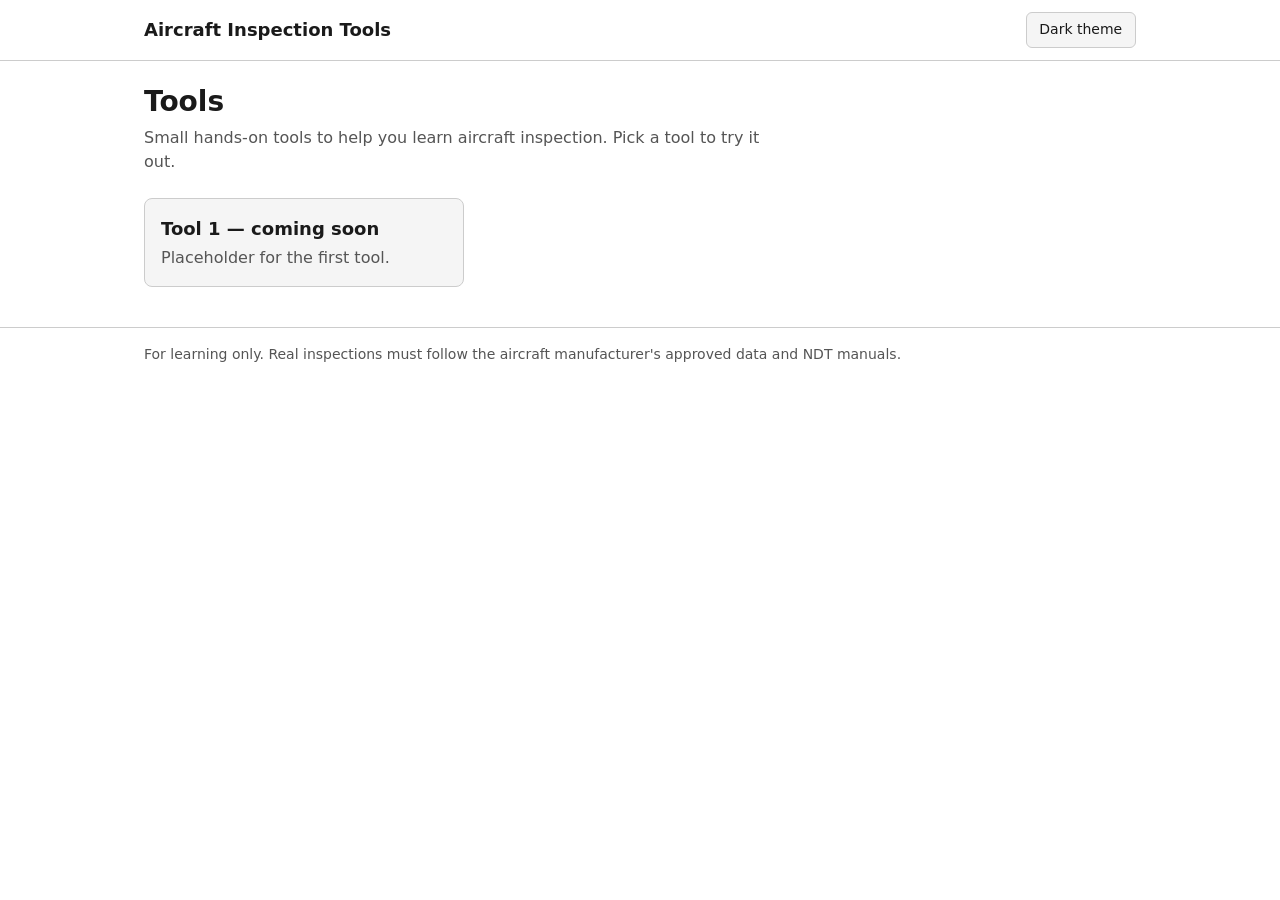
==== index.html @ 6aa3eb20 "Build phase 1 portal shell with placeholder tool page Homepage with a responsive tool-card grid, sha" ====
<!doctype html>
<html lang="en" data-theme="light">
<head>
  <meta charset="utf-8">
  <meta name="viewport" content="width=device-width, initial-scale=1">
  <title>Aircraft Inspection Tools</title>
  <script>
    // Apply the saved theme before the page draws. Light is the default.
    try {
      if (localStorage.getItem("theme") === "dark") {
        document.documentElement.setAttribute("data-theme", "dark");
      }
    } catch (e) {}
  </script>
  <link rel="stylesheet" href="css/styles.css">
  <script src="js/theme.js" defer></script>
</head>
<body>
  <header class="site-header">
    <div class="container">
      <a class="site-title" href="index.html">Aircraft Inspection Tools</a>
      <button class="theme-toggle" type="button">Dark theme</button>
    </div>
  </header>

  <main class="container">
    <h1>Tools</h1>
    <p class="intro">Small hands-on tools to help you learn aircraft inspection. Pick a tool to try it out.</p>

    <ul class="tool-grid">
      <li>
        <a class="tool-card" href="tools/tool-1.html">
          <h2>Tool 1 — coming soon</h2>
          <p>Placeholder for the first tool.</p>
        </a>
      </li>
    </ul>
  </main>

  <footer class="site-footer">
    <div class="container">
      <p>For learning only. Real inspections must follow the aircraft manufacturer's approved data and NDT manuals.</p>
    </div>
  </footer>
</body>
</html>
---- css/styles.css ----
/* Shared styles for every page. Kept simple and neutral until a visual
   design is chosen. Colours live in variables so both themes stay in sync. */

:root {
  --bg: #ffffff;
  --surface: #f5f5f5;
  --text: #1a1a1a;
  --text-muted: #555555;
  --border: #cccccc;
  --link: #0b57d0;
  --focus: #0b57d0;
}

[data-theme="dark"] {
  --bg: #121212;
  --surface: #1e1e1e;
  --text: #ececec;
  --text-muted: #b3b3b3;
  --border: #444444;
  --link: #8ab4f8;
  --focus: #8ab4f8;
}

*,
*::before,
*::after {
  box-sizing: border-box;
}

body {
  margin: 0;
  background: var(--bg);
  color: var(--text);
  font-family: system-ui, -apple-system, "Segoe UI", Roboto, sans-serif;
  font-size: 1rem;
  line-height: 1.5;
}

a {
  color: var(--link);
}

:focus-visible {
  outline: 3px solid var(--focus);
  outline-offset: 2px;
}

/* Centred column with side padding so content never touches the screen edge. */
.container {
  width: 100%;
  max-width: 64rem;
  margin: 0 auto;
  padding-left: 1rem;
  padding-right: 1rem;
}

/* Header */
.site-header {
  border-bottom: 1px solid var(--border);
}

.site-header .container {
  display: flex;
  align-items: center;
  justify-content: space-between;
  gap: 1rem;
  padding-top: 0.75rem;
  padding-bottom: 0.75rem;
}

.site-title {
  font-size: 1.125rem;
  font-weight: 700;
  color: var(--text);
  text-decoration: none;
}

.theme-toggle {
  font: inherit;
  font-size: 0.875rem;
  padding: 0.4rem 0.8rem;
  color: var(--text);
  background: var(--surface);
  border: 1px solid var(--border);
  border-radius: 0.375rem;
  cursor: pointer;
}

/* Main content */
main {
  padding-top: 1.5rem;
  padding-bottom: 2.5rem;
}

h1 {
  font-size: 1.75rem;
  line-height: 1.2;
  margin: 0 0 0.5rem;
}

.intro {
  color: var(--text-muted);
  margin: 0 0 1.5rem;
  max-width: 40rem;
}

.back-link {
  display: inline-block;
  margin-bottom: 1rem;
}

/* Tool cards: 1 column on phones, 2 on tablets, 3 on desktops. */
.tool-grid {
  list-style: none;
  margin: 0;
  padding: 0;
  display: grid;
  grid-template-columns: 1fr;
  gap: 1rem;
}

@media (min-width: 600px) {
  .tool-grid {
    grid-template-columns: repeat(2, 1fr);
  }
}

@media (min-width: 960px) {
  .tool-grid {
    grid-template-columns: repeat(3, 1fr);
  }
}

.tool-card {
  display: block;
  height: 100%;
  padding: 1rem;
  color: var(--text);
  text-decoration: none;
  background: var(--surface);
  border: 1px solid var(--border);
  border-radius: 0.5rem;
}

.tool-card:hover {
  border-color: var(--text-muted);
}

.tool-card h2 {
  font-size: 1.125rem;
  margin: 0 0 0.25rem;
}

.tool-card p {
  margin: 0;
  color: var(--text-muted);
}

.placeholder-box {
  padding: 1.5rem 1rem;
  color: var(--text-muted);
  border: 1px dashed var(--border);
  border-radius: 0.5rem;
}

/* Footer */
.site-footer {
  border-top: 1px solid var(--border);
  padding: 1rem 0;
  font-size: 0.875rem;
  color: var(--text-muted);
}

.site-footer p {
  margin: 0;
}
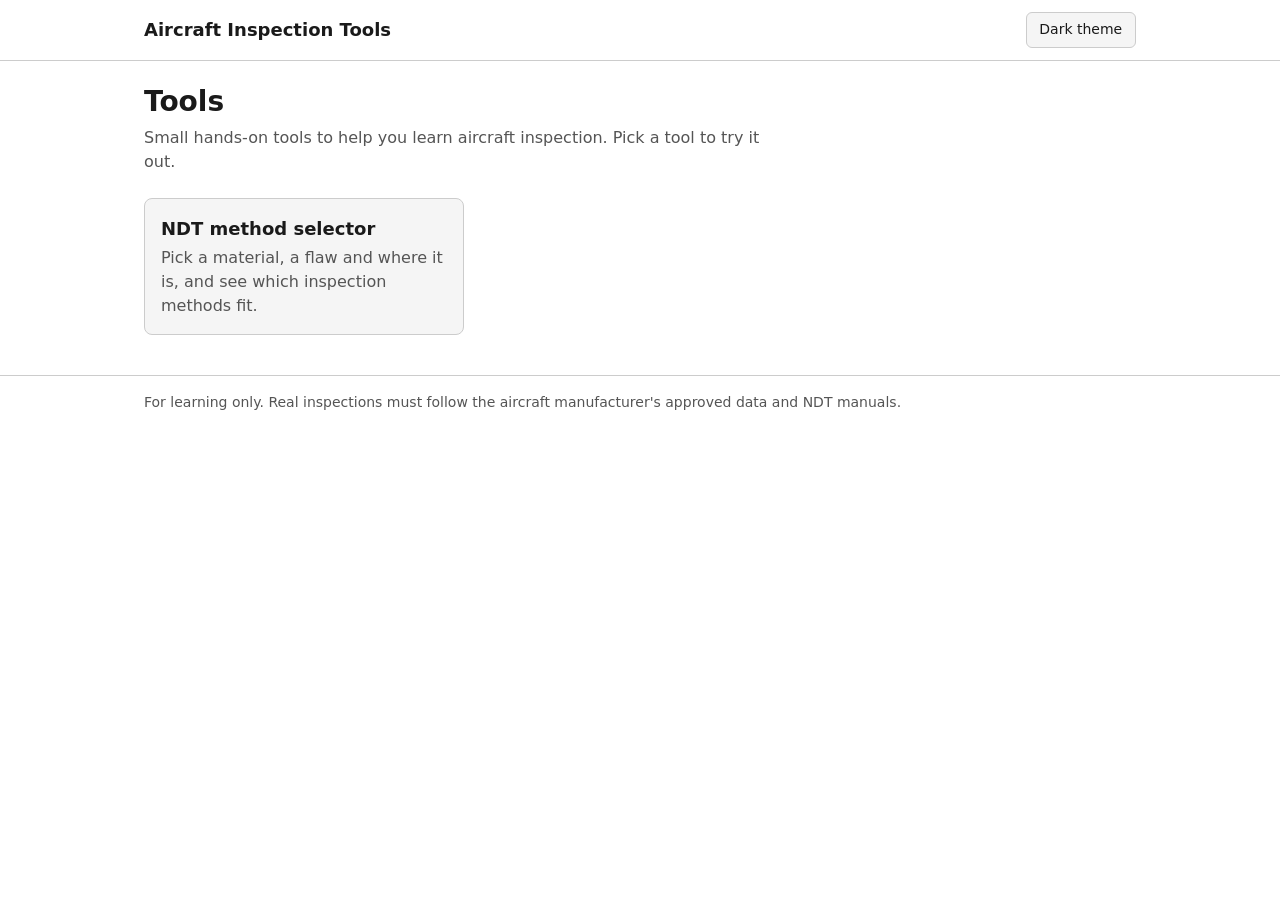
==== commit 7945b352: "Replace placeholder with the NDT method selector tool Students pick a material, a flaw and its locat" ====
--- a/index.html
+++ b/index.html
@@ -29,9 +29,9 @@
 
     <ul class="tool-grid">
       <li>
-        <a class="tool-card" href="tools/tool-1.html">
-          <h2>Tool 1 — coming soon</h2>
-          <p>Placeholder for the first tool.</p>
+        <a class="tool-card" href="tools/ndt-method-selector.html">
+          <h2>NDT method selector</h2>
+          <p>Pick a material, a flaw and where it is, and see which inspection methods fit.</p>
         </a>
       </li>
     </ul>
--- a/css/styles.css
+++ b/css/styles.css
@@ -156,11 +156,99 @@
   color: var(--text-muted);
 }
 
-.placeholder-box {
-  padding: 1.5rem 1rem;
-  color: var(--text-muted);
-  border: 1px dashed var(--border);
-  border-radius: 0.5rem;
+/* Tool forms: fields stack on phones, sit side by side on wider screens. */
+.form-grid {
+  display: grid;
+  grid-template-columns: 1fr;
+  gap: 1rem;
+  margin-bottom: 1.5rem;
+}
+
+@media (min-width: 768px) {
+  .form-grid {
+    grid-template-columns: repeat(3, 1fr);
+  }
+}
+
+.field label {
+  display: block;
+  font-weight: 600;
+  margin-bottom: 0.25rem;
+}
+
+.field select {
+  width: 100%;
+  font: inherit;
+  padding: 0.5rem;
+  color: var(--text);
+  background: var(--bg);
+  border: 1px solid var(--text-muted);
+  border-radius: 0.375rem;
+}
+
+.hint {
+  margin: 0.25rem 0 0;
+  font-size: 0.875rem;
+  color: var(--text-muted);
+}
+
+/* Tool results */
+.note {
+  padding: 0.75rem 1rem;
+  margin: 0 0 1rem;
+  background: var(--surface);
+  border-left: 4px solid var(--text-muted);
+}
+
+.result-group {
+  margin-bottom: 1.5rem;
+}
+
+.result-group h2 {
+  font-size: 1.25rem;
+  margin: 0 0 0.5rem;
+  padding-bottom: 0.25rem;
+  border-bottom: 1px solid var(--border);
+}
+
+.method-list {
+  list-style: none;
+  margin: 0;
+  padding: 0;
+}
+
+.method-list li {
+  padding: 0.75rem 0;
+  border-bottom: 1px solid var(--border);
+}
+
+.method-list h3 {
+  font-size: 1rem;
+  margin: 0 0 0.25rem;
+}
+
+.method-list p {
+  margin: 0;
+}
+
+.method-list details {
+  margin-top: 0.25rem;
+  font-size: 0.875rem;
+}
+
+.method-list summary {
+  color: var(--link);
+  cursor: pointer;
+}
+
+.method-list details p {
+  margin-top: 0.25rem;
+  color: var(--text-muted);
+}
+
+.source {
+  font-size: 0.875rem;
+  color: var(--text-muted);
 }
 
 /* Footer */
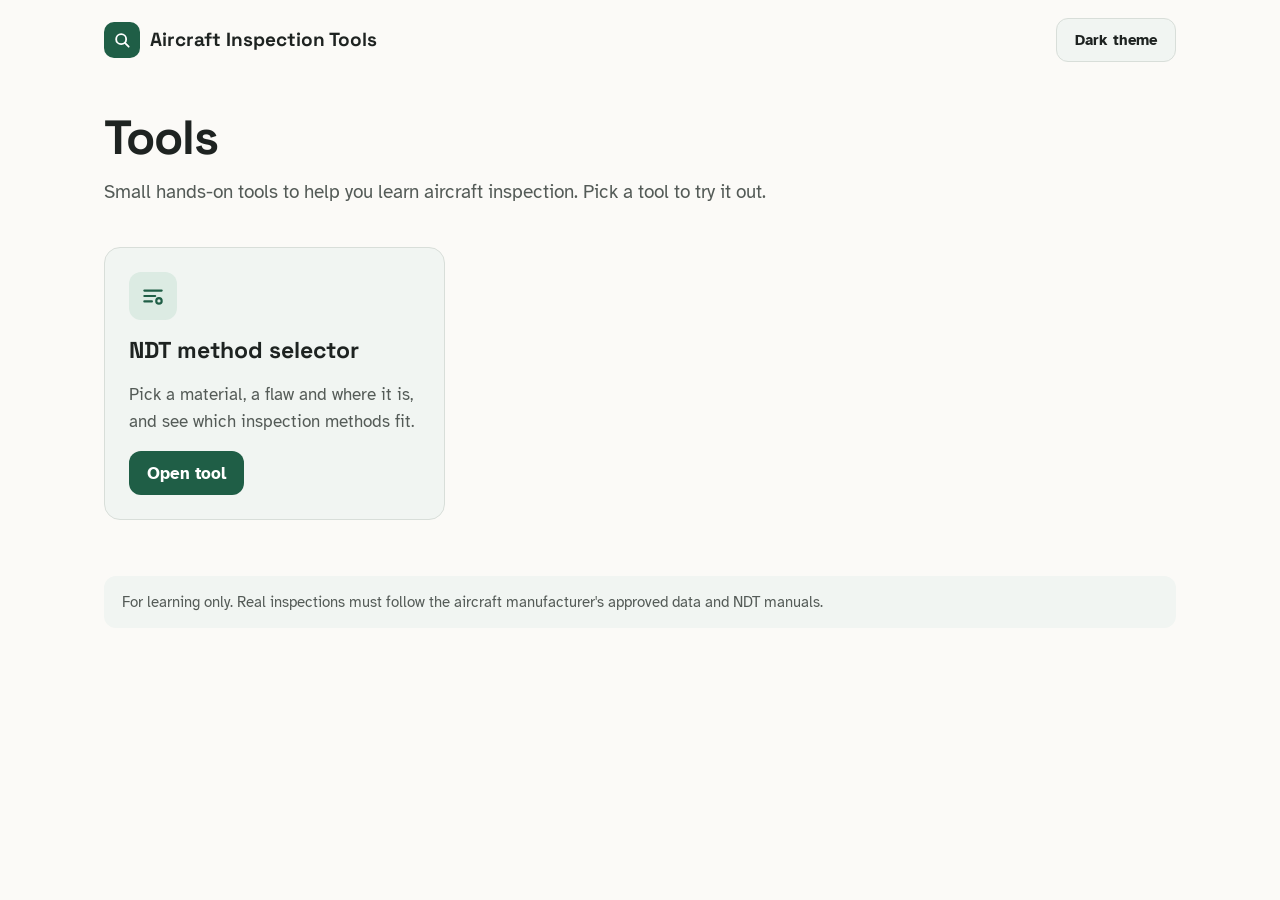
==== commit bf52680c: "Apply 'Study Notebook' visual design to the portal Space Grotesk headings and Atkinson Hyperlegible " ====
--- a/index.html
+++ b/index.html
@@ -12,13 +12,21 @@
       }
     } catch (e) {}
   </script>
+  <link rel="preconnect" href="https://fonts.googleapis.com">
+  <link rel="preconnect" href="https://fonts.gstatic.com" crossorigin>
+  <link rel="stylesheet" href="https://fonts.googleapis.com/css2?family=Atkinson+Hyperlegible:wght@400;700&family=Space+Grotesk:wght@500;700&display=swap">
   <link rel="stylesheet" href="css/styles.css">
   <script src="js/theme.js" defer></script>
 </head>
 <body>
   <header class="site-header">
     <div class="container">
-      <a class="site-title" href="index.html">Aircraft Inspection Tools</a>
+      <a class="site-title" href="index.html">
+        <span class="logo-mark" aria-hidden="true">
+          <svg width="20" height="20" viewBox="0 0 24 24" fill="none" stroke="currentColor" stroke-width="2.2" stroke-linecap="round" stroke-linejoin="round"><circle cx="11" cy="11" r="6"/><path d="M20 20l-4.5-4.5"/></svg>
+        </span>
+        Aircraft Inspection Tools
+      </a>
       <button class="theme-toggle" type="button">Dark theme</button>
     </div>
   </header>
@@ -30,8 +38,12 @@
     <ul class="tool-grid">
       <li>
         <a class="tool-card" href="tools/ndt-method-selector.html">
+          <span class="tool-icon" aria-hidden="true">
+            <svg width="26" height="26" viewBox="0 0 24 24" fill="none" stroke="currentColor" stroke-width="2" stroke-linecap="round" stroke-linejoin="round"><path d="M4 7h16M4 12h10M4 17h7"/><circle cx="17.5" cy="16.5" r="2.5"/></svg>
+          </span>
           <h2>NDT method selector</h2>
           <p>Pick a material, a flaw and where it is, and see which inspection methods fit.</p>
+          <span class="button-like">Open tool</span>
         </a>
       </li>
     </ul>
--- a/css/styles.css
+++ b/css/styles.css
@@ -1,24 +1,34 @@
-/* Shared styles for every page. Kept simple and neutral until a visual
-   design is chosen. Colours live in variables so both themes stay in sync. */
+/* Shared styles for every page — design "Study Notebook".
+   Fonts: Space Grotesk (headings) and Atkinson Hyperlegible (body, built
+   for readability). Colours live in variables so both themes stay in sync. */
 
 :root {
-  --bg: #ffffff;
-  --surface: #f5f5f5;
-  --text: #1a1a1a;
-  --text-muted: #555555;
-  --border: #cccccc;
-  --link: #0b57d0;
-  --focus: #0b57d0;
+  --bg: #fbfaf7;
+  --surface: #f1f5f2;
+  --text: #1e2321;
+  --text-muted: #545b57;
+  --border: #d8ded9;
+  --accent: #1f5e46;
+  --accent-soft: #dcebe3;
+  --accent-border: #b9d6c6;
+  --on-accent: #ffffff;
+  --focus: #1f5e46;
+
+  --font-heading: "Space Grotesk", system-ui, -apple-system, "Segoe UI", Roboto, sans-serif;
+  --font-body: "Atkinson Hyperlegible", system-ui, -apple-system, "Segoe UI", Roboto, sans-serif;
 }
 
 [data-theme="dark"] {
-  --bg: #121212;
-  --surface: #1e1e1e;
-  --text: #ececec;
-  --text-muted: #b3b3b3;
-  --border: #444444;
-  --link: #8ab4f8;
-  --focus: #8ab4f8;
+  --bg: #151917;
+  --surface: #1d2420;
+  --text: #e9eeea;
+  --text-muted: #a8b2ac;
+  --border: #33403a;
+  --accent: #7fd1a8;
+  --accent-soft: #23332b;
+  --accent-border: #35503f;
+  --on-accent: #102018;
+  --focus: #7fd1a8;
 }
 
 *,
@@ -31,13 +41,13 @@
   margin: 0;
   background: var(--bg);
   color: var(--text);
-  font-family: system-ui, -apple-system, "Segoe UI", Roboto, sans-serif;
-  font-size: 1rem;
-  line-height: 1.5;
+  font-family: var(--font-body);
+  font-size: 1.0625rem;
+  line-height: 1.6;
 }
 
 a {
-  color: var(--link);
+  color: var(--accent);
 }
 
 :focus-visible {
@@ -45,68 +55,100 @@
   outline-offset: 2px;
 }
 
+h1,
+h2,
+h3 {
+  font-family: var(--font-heading);
+  font-weight: 700;
+}
+
 /* Centred column with side padding so content never touches the screen edge. */
 .container {
   width: 100%;
-  max-width: 64rem;
+  max-width: 70rem;
   margin: 0 auto;
-  padding-left: 1rem;
-  padding-right: 1rem;
+  padding-left: 1.5rem;
+  padding-right: 1.5rem;
 }
 
 /* Header */
-.site-header {
-  border-bottom: 1px solid var(--border);
-}
-
 .site-header .container {
   display: flex;
+  flex-wrap: wrap;
   align-items: center;
   justify-content: space-between;
-  gap: 1rem;
-  padding-top: 0.75rem;
-  padding-bottom: 0.75rem;
+  gap: 0.75rem;
+  padding-top: 1.125rem;
+  padding-bottom: 1.125rem;
 }
 
 .site-title {
-  font-size: 1.125rem;
+  display: flex;
+  align-items: center;
+  gap: 0.625rem;
+  font-family: var(--font-heading);
+  font-size: 1.1875rem;
   font-weight: 700;
   color: var(--text);
   text-decoration: none;
 }
 
+.logo-mark {
+  display: flex;
+  align-items: center;
+  justify-content: center;
+  width: 2.25rem;
+  height: 2.25rem;
+  border-radius: 0.625rem;
+  background: var(--accent);
+  color: var(--on-accent);
+}
+
 .theme-toggle {
+  min-height: 44px;
+  padding: 0 1.125rem;
   font: inherit;
-  font-size: 0.875rem;
-  padding: 0.4rem 0.8rem;
+  font-size: 0.9375rem;
+  font-weight: 700;
   color: var(--text);
   background: var(--surface);
   border: 1px solid var(--border);
-  border-radius: 0.375rem;
+  border-radius: 0.75rem;
   cursor: pointer;
 }
 
 /* Main content */
 main {
-  padding-top: 1.5rem;
-  padding-bottom: 2.5rem;
+  padding-top: 2rem;
+  padding-bottom: 3.5rem;
 }
 
 h1 {
-  font-size: 1.75rem;
-  line-height: 1.2;
-  margin: 0 0 0.5rem;
+  font-size: 2.25rem;
+  line-height: 1.1;
+  letter-spacing: -0.02em;
+  margin: 0 0 0.75rem;
+}
+
+@media (min-width: 768px) {
+  h1 {
+    font-size: 3rem;
+  }
 }
 
 .intro {
   color: var(--text-muted);
-  margin: 0 0 1.5rem;
-  max-width: 40rem;
+  font-size: 1.1875rem;
+  margin: 0 0 2.5rem;
+  max-width: 42rem;
 }
 
 .back-link {
-  display: inline-block;
-  margin-bottom: 1rem;
+  display: inline-flex;
+  align-items: center;
+  min-height: 44px;
+  margin-bottom: 0.5rem;
+  font-weight: 700;
 }
 
 /* Tool cards: 1 column on phones, 2 on tablets, 3 on desktops. */
@@ -116,7 +158,7 @@
   padding: 0;
   display: grid;
   grid-template-columns: 1fr;
-  gap: 1rem;
+  gap: 1.5rem;
 }
 
 @media (min-width: 600px) {
@@ -132,36 +174,65 @@
 }
 
 .tool-card {
-  display: block;
+  display: flex;
+  flex-direction: column;
+  gap: 0.75rem;
   height: 100%;
-  padding: 1rem;
+  padding: 1.5rem;
   color: var(--text);
   text-decoration: none;
   background: var(--surface);
   border: 1px solid var(--border);
-  border-radius: 0.5rem;
+  border-radius: 1rem;
 }
 
 .tool-card:hover {
-  border-color: var(--text-muted);
+  border-color: var(--accent);
+}
+
+.tool-icon {
+  display: flex;
+  align-items: center;
+  justify-content: center;
+  width: 3rem;
+  height: 3rem;
+  border-radius: 0.75rem;
+  background: var(--accent-soft);
+  color: var(--accent);
 }
 
 .tool-card h2 {
-  font-size: 1.125rem;
-  margin: 0 0 0.25rem;
+  font-size: 1.4375rem;
+  margin: 0;
 }
 
 .tool-card p {
   margin: 0;
   color: var(--text-muted);
+}
+
+.button-like {
+  align-self: flex-start;
+  display: inline-flex;
+  align-items: center;
+  min-height: 44px;
+  padding: 0 1.125rem;
+  margin-top: 0.25rem;
+  font-weight: 700;
+  color: var(--on-accent);
+  background: var(--accent);
+  border-radius: 0.75rem;
 }
 
 /* Tool forms: fields stack on phones, sit side by side on wider screens. */
 .form-grid {
   display: grid;
   grid-template-columns: 1fr;
-  gap: 1rem;
-  margin-bottom: 1.5rem;
+  gap: 1.25rem;
+  padding: 1.5rem;
+  margin-bottom: 2.5rem;
+  background: var(--surface);
+  border-radius: 1rem;
 }
 
 @media (min-width: 768px) {
@@ -171,44 +242,83 @@
 }
 
 .field label {
-  display: block;
-  font-weight: 600;
-  margin-bottom: 0.25rem;
+  display: flex;
+  align-items: center;
+  gap: 0.5rem;
+  font-weight: 700;
+  margin-bottom: 0.375rem;
+}
+
+.step {
+  display: inline-flex;
+  align-items: center;
+  justify-content: center;
+  flex: none;
+  width: 1.5rem;
+  height: 1.5rem;
+  font-size: 0.875rem;
+  border-radius: 999px;
+  color: var(--on-accent);
+  background: var(--accent);
 }
 
 .field select {
   width: 100%;
+  min-height: 48px;
   font: inherit;
-  padding: 0.5rem;
+  padding: 0 0.75rem;
   color: var(--text);
   background: var(--bg);
   border: 1px solid var(--text-muted);
-  border-radius: 0.375rem;
+  border-radius: 0.75rem;
 }
 
 .hint {
-  margin: 0.25rem 0 0;
-  font-size: 0.875rem;
+  margin: 0.375rem 0 0;
+  font-size: 0.9375rem;
   color: var(--text-muted);
 }
 
 /* Tool results */
 .note {
-  padding: 0.75rem 1rem;
-  margin: 0 0 1rem;
-  background: var(--surface);
-  border-left: 4px solid var(--text-muted);
+  padding: 0.875rem 1.125rem;
+  margin: 0 0 1.5rem;
+  background: var(--surface);
+  border: 1px solid var(--border);
+  border-radius: 0.75rem;
 }
 
 .result-group {
   margin-bottom: 1.5rem;
+  padding: 1.25rem 1.5rem;
+  background: var(--bg);
+  border: 1px solid var(--border);
+  border-radius: 1rem;
+}
+
+.result-recommended {
+  background: var(--accent-soft);
+  border-color: var(--accent-border);
 }
 
 .result-group h2 {
-  font-size: 1.25rem;
-  margin: 0 0 0.5rem;
-  padding-bottom: 0.25rem;
-  border-bottom: 1px solid var(--border);
+  display: flex;
+  align-items: center;
+  gap: 0.625rem;
+  font-size: 1.5rem;
+  margin: 0 0 0.25rem;
+}
+
+.result-recommended h2 svg {
+  color: var(--accent);
+}
+
+.result-unsuitable h2 svg {
+  color: var(--text-muted);
+}
+
+.result-group > .hint {
+  margin-top: 0.5rem;
 }
 
 .method-list {
@@ -218,13 +328,17 @@
 }
 
 .method-list li {
-  padding: 0.75rem 0;
-  border-bottom: 1px solid var(--border);
+  padding: 0.875rem 0;
+  border-top: 1px solid var(--border);
+}
+
+.result-recommended .method-list li {
+  border-top-color: var(--accent-border);
 }
 
 .method-list h3 {
-  font-size: 1rem;
-  margin: 0 0 0.25rem;
+  font-size: 1.1875rem;
+  margin: 0 0 0.125rem;
 }
 
 .method-list p {
@@ -232,12 +346,13 @@
 }
 
 .method-list details {
-  margin-top: 0.25rem;
-  font-size: 0.875rem;
+  margin-top: 0.375rem;
+  font-size: 0.9375rem;
 }
 
 .method-list summary {
-  color: var(--link);
+  color: var(--accent);
+  font-weight: 700;
   cursor: pointer;
 }
 
@@ -247,18 +362,21 @@
 }
 
 .source {
-  font-size: 0.875rem;
+  margin: 1rem 0 0;
+  font-size: 0.9375rem;
   color: var(--text-muted);
 }
 
 /* Footer */
 .site-footer {
-  border-top: 1px solid var(--border);
-  padding: 1rem 0;
-  font-size: 0.875rem;
-  color: var(--text-muted);
+  padding-bottom: 1.5rem;
 }
 
 .site-footer p {
   margin: 0;
-}
+  padding: 0.875rem 1.125rem;
+  font-size: 0.9375rem;
+  color: var(--text-muted);
+  background: var(--surface);
+  border-radius: 0.75rem;
+}
